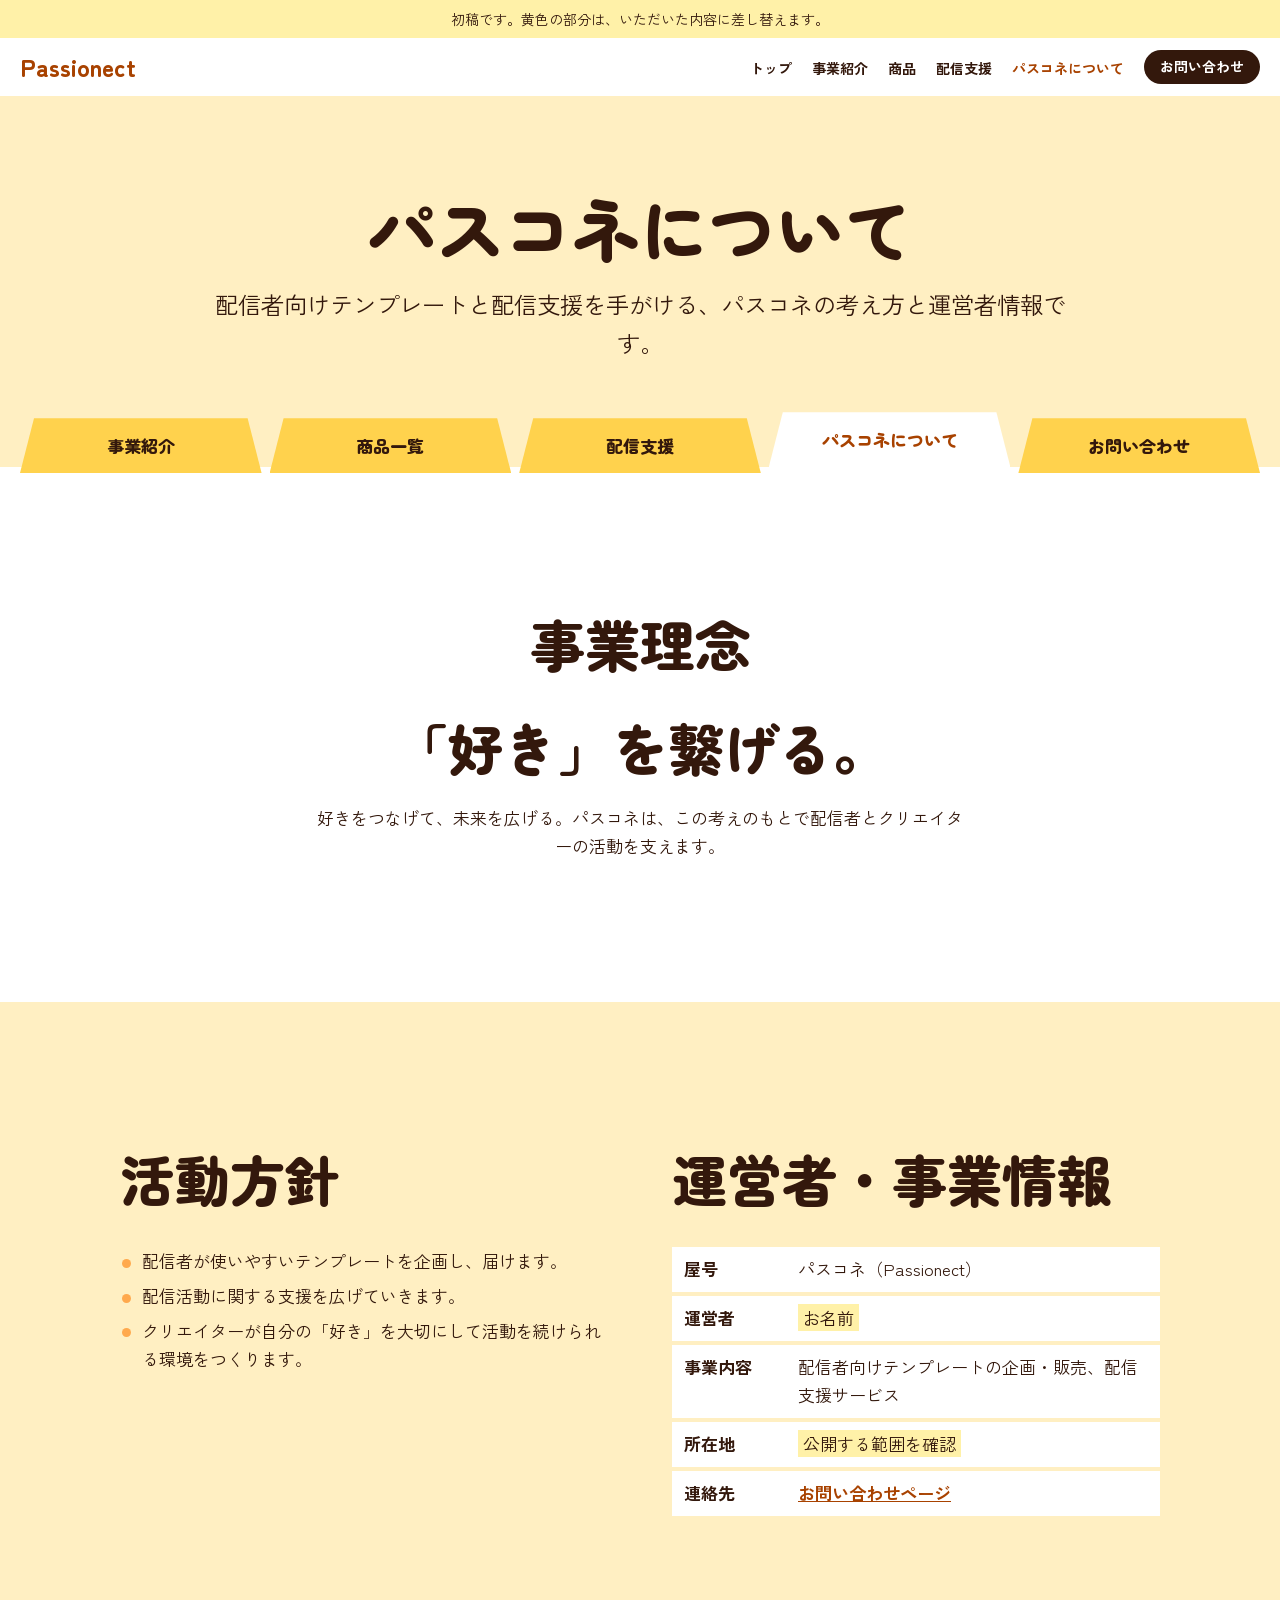
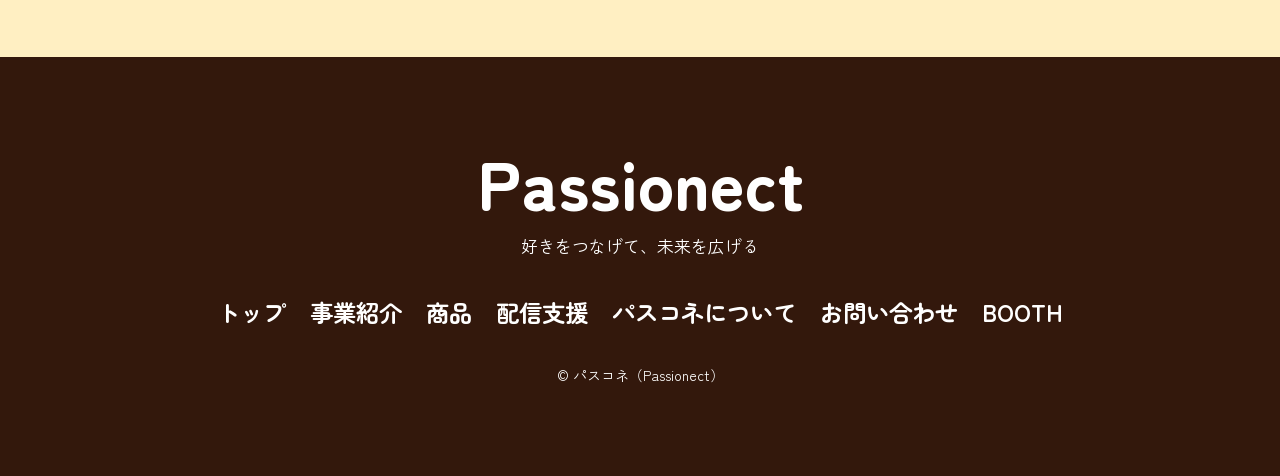
==== about.html @ 09421262 "パスコネHPの初稿を追加 Co-Authored-By: Claude Opus 5.5 <noreply@anthropic.com>" ====
<!doctype html>
<html lang="ja">
<head>
<meta charset="utf-8">
<meta name="robots" content="noindex">
<meta name="viewport" content="width=device-width, initial-scale=1, viewport-fit=cover">
<title>パスコネについて | パスコネ（Passionect）</title>
<meta name="description" content="パスコネの事業理念、活動方針、運営者情報をご紹介します。">
<link rel="preconnect" href="https://fonts.googleapis.com">
<link rel="preconnect" href="https://fonts.gstatic.com" crossorigin>
<link rel="stylesheet" href="https://fonts.googleapis.com/css2?family=Zen+Kaku+Gothic+New:wght@400;500;700&family=Zen+Maru+Gothic:wght@700;900&display=swap">
<link rel="stylesheet" href="assets/site.css">
</head>
<body>
<div id="site-header"></div>

<main>
  <div class="page-head">
    <div class="wrap">
      <h1>パスコネについて</h1>
      <p>配信者向けテンプレートと配信支援を手がける、パスコネの考え方と運営者情報です。</p>
    </div>
  </div>

  <section class="band">
    <div class="wrap">
      <div class="head">
        <h2>事業理念</h2>
      </div>
      <p class="creed">「好き」を繋げる。</p>
      <div class="prose" style="margin-top:16px">
        <p>好きをつなげて、未来を広げる。パスコネは、この考えのもとで配信者とクリエイターの活動を支えます。</p>
      </div>
    </div>
  </section>

  <section class="band soft">
    <div class="wrap two">
      <div>
        <div class="head">
          <h2>活動方針</h2>
        </div>
        <ul class="bullets">
          <li>配信者が使いやすいテンプレートを企画し、届けます。</li>
          <li>配信活動に関する支援を広げていきます。</li>
          <li>クリエイターが自分の「好き」を大切にして活動を続けられる環境をつくります。</li>
        </ul>
      </div>
      <div>
        <div class="head">
          <h2>運営者・事業情報</h2>
        </div>
        <dl class="facts">
          <div><dt>屋号</dt><dd>パスコネ（Passionect）</dd></div>
          <div><dt>運営者</dt><dd><span class="ph">お名前</span></dd></div>
          <div><dt>事業内容</dt><dd>配信者向けテンプレートの企画・販売、配信支援サービス</dd></div>
          <div><dt>所在地</dt><dd><span class="ph">公開する範囲を確認</span></dd></div>
          <div><dt>連絡先</dt><dd><a class="link" href="contact.html">お問い合わせページ</a></dd></div>
        </dl>
      </div>
    </div>
  </section>
</main>

<div id="site-footer"></div>
<script src="assets/site.js"></script>
</body>
</html>
---- assets/site.css ----
/* Layout: 配信画面そのものを主役に置く。橙から黄の広い面に白い配信画面を載せ、下の項目は紙の帳票や一覧表として並べる。
   配色の変更は :root だけで済む。グラデーションは依頼主の希望で、ヒーローと締めの面にだけ使う */
:root {
  --field: linear-gradient(100deg, #FFA94D, #FFC25C 55%, #FFDD75); /* taste-skill-ignore */
  --sun: #FFA94D;
  --yellow: #FFD24D;
  --soft: #FFEFC2;
  --tone: #FFF8E6;
  --paper: #FFFFFF;
  --ink: #33180C;
  --ink-soft: #6A4131;
  --accent: #A84200;
  --note: #FFF1A8;
  --display: "Zen Maru Gothic", "Hiragino Maru Gothic ProN", "Yu Gothic", sans-serif;
  --body: "Zen Kaku Gothic New", "Hiragino Kaku Gothic ProN", "Yu Gothic", sans-serif;
  --step-small: 14px;
  --step-body: clamp(16px, 15.5px + .15vw, 17px);
  --step-lead: clamp(19px, 17px + .5vw, 24px);
  --step-head: clamp(30px, 22px + 2.6vw, 56px);
  --step-display: clamp(42px, 5.4vw, 68px);
  --gutter-l: max(20px, env(safe-area-inset-left, 0px));
  --gutter-r: max(20px, env(safe-area-inset-right, 0px));
}
* { box-sizing: border-box; }
html { scroll-behavior: smooth; }
body {
  margin: 0;
  background: var(--paper);
  color: var(--ink);
  font-family: var(--body);
  font-size: var(--step-body);
  line-height: 1.7;
}
body::before {
  content: "";
  position: fixed;
  inset: 0 0 auto;
  height: env(safe-area-inset-top, 0px);
  z-index: 10;
  background: var(--paper);
}
h1, h2, h3, h4, p, ul, ol, dl, dd { margin: 0; padding: 0; }
ul, ol { list-style: none; }
h1, h2, h3, h4 { font-family: var(--display); font-weight: 900; text-wrap: balance; line-height: 1.3; }
a { color: inherit; }
a:focus-visible, button:focus-visible, input:focus-visible { outline: 3px solid var(--ink); outline-offset: 3px; }
img { max-width: 100%; display: block; }

.wrap { max-width: 1280px; margin-inline: auto; padding-left: var(--gutter-l); padding-right: var(--gutter-r); }
.band { padding-block: clamp(64px, 11vw, 150px); }
.band.tint { background: var(--tone); }
.band.soft { background: var(--soft); }
.head { margin-bottom: 32px; }
.head h2 { font-size: var(--step-head); }
.nb { display: inline-block; }
.prose { display: grid; gap: 14px; max-width: 38em; }
.more { margin-top: 28px; }
.link { font-weight: 700; color: var(--accent); }

/* 差し替え待ちの箇所。納品時はこのクラスを外す */
.ph { background: var(--note); color: var(--ink); padding: 1px 5px; -webkit-box-decoration-break: clone; box-decoration-break: clone; }
.draft { background: var(--note); font-size: var(--step-small); line-height: 1.6; padding-block: 8px; }

.site-head {
  position: sticky;
  top: env(safe-area-inset-top, 0px);
  z-index: 5;
  background: var(--paper);
}
.site-head .wrap { display: flex; flex-wrap: wrap; align-items: center; justify-content: space-between; gap: 4px 24px; padding-block: 12px; }
/* 正式ロゴが届いたら、site.jsのwordmarkをimgに置き換える */
.brand { font-family: var(--display); font-weight: 900; font-size: var(--step-lead); line-height: 1.4; text-decoration: none; color: var(--accent); }
.site-nav ul { display: flex; flex-wrap: wrap; align-items: center; gap: 2px 20px; }
.site-nav a { font-size: var(--step-small); font-weight: 700; text-decoration: none; transition: color .15s ease; }
.site-nav a:hover, .site-nav a[aria-current] { color: var(--accent); }
.site-nav .nav-cta { display: inline-block; padding: 5px 16px; border-radius: 999px; background: var(--ink); color: #fff; }
.site-nav .nav-cta:hover, .site-nav .nav-cta[aria-current] { color: #fff; }

.btn {
  display: inline-block;
  border: 0;
  border-radius: 999px;
  padding: 13px 28px;
  background: var(--ink);
  color: #fff;
  font: 700 var(--step-body)/1.5 var(--body);
  text-decoration: none;
  cursor: pointer;
  transition: transform .15s ease;
}
.btn:hover { transform: translateY(-2px); }
.btn:active { transform: translateY(1px); }
.btn.alt { background: var(--paper); color: var(--ink); }
.actions { display: flex; flex-wrap: wrap; gap: 12px; }

/* ヒーロー: 配信画面が主役。下端にファイルのタブを並べる */
.hero { background: var(--field); padding-top: clamp(32px, 5vw, 64px); }
.hero-grid { display: grid; grid-template-columns: minmax(0, 1fr) minmax(0, 1fr); align-items: center; gap: 32px 48px; }
.hero h1 { font-size: var(--step-display); line-height: 1.2; letter-spacing: -.01em; }
.hero .lead { font-size: var(--step-lead); font-weight: 700; line-height: 1.6; margin-block: 24px 28px; max-width: 24em; }

.stream { display: grid; grid-template-columns: minmax(0, 1fr) minmax(0, 15em); background: var(--paper); color: var(--ink); }
.stream-stage { position: relative; display: grid; align-content: space-between; gap: 40px; min-height: clamp(260px, 26vw, 380px); padding: 20px; background: var(--ink); color: #fff; }
.stream-top { display: flex; justify-content: space-between; gap: 12px; font-size: var(--step-small); font-weight: 700; }
.stream-live { padding: 0 10px; background: var(--yellow); color: var(--ink); }
.stream-title { font-family: var(--display); font-weight: 900; font-size: var(--step-lead); line-height: 1.4; }
.stream-comments { display: flex; flex-direction: column; justify-content: flex-end; gap: 8px; padding: 14px; overflow: hidden; max-height: clamp(260px, 26vw, 380px); font-size: var(--step-small); line-height: 1.5; }
.stream-comments li { padding: 6px 10px; background: var(--tone); }
.stream-comments b { display: block; color: var(--ink-soft); font-size: var(--step-small); font-weight: 500; }
.stream-comments li.mine { background: var(--yellow); animation: pop .3s ease both; }
@keyframes pop { from { opacity: 0; transform: translateY(12px); } }
.say { display: grid; grid-template-columns: minmax(0, 1fr) auto; gap: 8px; padding: 10px; background: var(--ink); }
.say label { grid-column: 1 / -1; color: #fff; font-size: var(--step-small); font-weight: 700; }
.say input { min-width: 0; padding: 10px 12px; border: 0; background: var(--paper); color: var(--ink); font: 500 16px/1.4 var(--body); }
.say button { border: 0; padding: 10px 18px; background: var(--yellow); color: var(--ink); font: 700 16px/1.4 var(--body); cursor: pointer; transition: transform .15s ease; }
.say button:active { transform: translateY(1px); }
.stream-note { margin-top: 8px; font-size: var(--step-small); font-weight: 700; }

.tabs { display: grid; grid-template-columns: repeat(4, minmax(0, 1fr)); gap: 8px; margin-top: clamp(32px, 5vw, 56px); }
.tabs a {
  display: block;
  padding: 14px 18px 12px;
  font-family: var(--display);
  font-weight: 900;
  font-size: var(--step-lead);
  text-decoration: none;
  background: var(--paper);
  clip-path: polygon(14px 0, calc(100% - 14px) 0, 100% 100%, 0 100%);
  transition: transform .15s ease, background-color .15s ease;
  transform: translateY(6px);
}
.tabs a:nth-child(2) { background: var(--tone); }
.tabs a:nth-child(3) { background: var(--soft); }
.tabs a:nth-child(4) { background: var(--yellow); }
.tabs a:hover, .tabs a:focus-visible { transform: translateY(0); }

.page-head { background: var(--soft); padding-block: clamp(44px, 7vw, 88px); }
.page-head .wrap { display: grid; gap: 12px; }
.page-head h1 { font-size: var(--step-display); }
.page-head p { max-width: 38em; font-size: var(--step-lead); }

/* 紙の帳票 */
.sheet { background: var(--paper); padding: clamp(28px, 4vw, 56px); padding-bottom: clamp(40px, 5vw, 68px); -webkit-mask: radial-gradient(9px at 50% 100%, #0000 98%, #000) 50% 100% / 26px 100%; mask: radial-gradient(9px at 50% 100%, #0000 98%, #000) 50% 100% / 26px 100%; } /* taste-skill-ignore */
.creed { font-family: var(--display); font-weight: 900; font-size: var(--step-head); line-height: 1.3; margin-bottom: 20px; }
.split { display: grid; grid-template-columns: minmax(0, 7fr) minmax(0, 5fr); gap: 40px 64px; align-items: start; }

.news h2 { font-size: var(--step-lead); margin-bottom: 12px; }
.news li { display: grid; grid-template-columns: 6.5em minmax(0, 1fr); gap: 12px; padding-block: 10px; }
.news time { font-weight: 700; font-variant-numeric: tabular-nums; }

/* 事業内容は一覧表として組む */
.cards { display: grid; gap: 28px; }
.card { display: grid; grid-template-columns: minmax(0, 1fr) auto; gap: 4px 16px; align-items: baseline; }
.card h3 { grid-row: 1; font-size: var(--step-lead); }
.card .status { grid-row: 1; grid-column: 2; font-weight: 700; color: var(--accent); }
.card p { grid-column: 1 / -1; max-width: 36em; }
.card.leader h3 { display: flex; align-items: baseline; gap: 10px; }

.product-index { display: grid; grid-template-columns: minmax(0, 6fr) minmax(0, 6fr); gap: 32px 64px; align-items: center; }
.index-rows { display: grid; gap: 6px; }
.index-rows a { display: block; padding: 16px 18px; background: var(--tone); text-decoration: none; transition: background-color .24s ease, transform .15s ease; }
.index-rows a.on, .index-rows a:hover { background: var(--yellow); }
.index-rows h3 { font-size: var(--step-lead); }
.index-plate { position: relative; aspect-ratio: 16 / 10; }
.index-plate .mini { position: absolute; inset: 0; opacity: 0; transition: opacity .24s ease; }
.index-plate .mini.on { opacity: 1; }
.row-plate { display: none; }

.mini { display: grid; grid-template-columns: minmax(0, 1fr) 34%; background: var(--ink); color: #fff; min-height: 180px; }
.mini-stage { display: grid; place-items: end start; padding: 14px; font-size: var(--step-small); font-weight: 700; }
.mini-side { display: grid; gap: 6px; align-content: end; padding: 10px; background: var(--paper); }
.mini-side i { display: block; height: 14px; background: var(--soft); }
.mini-side i:nth-child(2n) { background: var(--yellow); }
.mini.v2 { background: #6A3B14; }
.mini.v2 .mini-side { background: var(--soft); }
.mini.v2 .mini-side i { background: var(--paper); }
.mini.v3 { background: var(--accent); grid-template-columns: 30% minmax(0, 1fr); }
.mini.v3 .mini-stage { order: 2; }

.product-list { display: grid; gap: 40px; }
.product { display: grid; grid-template-columns: minmax(0, 5fr) minmax(0, 7fr); gap: 20px 40px; align-items: center; }
.thumb { aspect-ratio: 16 / 10; }
.thumb img { width: 100%; height: 100%; object-fit: cover; }
.thumb .mini { height: 100%; }
.product-body { display: grid; gap: 8px; }
.product h3 { font-size: var(--step-lead); }
.spec { display: grid; gap: 4px; }
.spec div { display: grid; grid-template-columns: 6.5em minmax(0, 1fr); gap: 8px; padding: 4px 10px; background: var(--tone); }
.spec dt { font-weight: 700; }
.product .btn { justify-self: start; margin-top: 6px; }

.two { display: grid; grid-template-columns: minmax(0, 3fr) minmax(0, 2fr); gap: 40px 64px; }
.facts { display: grid; gap: 4px; align-self: start; }
.facts div { display: grid; grid-template-columns: 6em minmax(0, 1fr); gap: 12px; padding: 8px 12px; background: var(--paper); }
.facts dt { font-weight: 700; }
.bullets { display: grid; gap: 6px; }
.bullets li { padding-left: 1.3em; position: relative; }
.bullets li::before { content: ""; position: absolute; left: 2px; top: .7em; width: 9px; height: 9px; border-radius: 50%; background: var(--sun); }
.steps { display: grid; gap: 12px; counter-reset: step; }
.steps li { display: grid; grid-template-columns: 36px minmax(0, 1fr); gap: 12px; align-items: start; counter-increment: step; }
.steps li::before { content: counter(step); display: grid; place-items: center; width: 32px; height: 32px; border-radius: 50%; background: var(--ink); color: #fff; font-weight: 700; }

/* 締め: 2つの行き先を問いかけで見せる */
.cta { background: var(--field); color: var(--ink); text-align: center; padding-block: clamp(48px, 8vw, 96px); }
.cta h2 { font-size: var(--step-display); line-height: 1.25; }
.cta p { margin-top: 12px; font-size: var(--step-lead); }
.cta .actions { justify-content: center; margin-top: 28px; }

.site-foot { background: var(--ink); color: #fff; padding-block: clamp(48px, 7vw, 88px); }
.site-foot .wrap { display: grid; grid-template-columns: minmax(0, 1fr) minmax(0, 1fr); gap: 32px 64px; align-items: end; }
.foot-name { font-family: var(--display); font-weight: 900; font-size: var(--step-display); line-height: 1.1; }
.foot-catch { margin-top: 12px; }
.site-foot ul { display: grid; gap: 6px; }
.site-foot li a { display: inline-block; font-family: var(--display); font-weight: 700; font-size: var(--step-lead); text-decoration: none; transition: transform .15s ease; }
.site-foot li a:hover { transform: translateX(12px); }
.site-foot small { grid-column: 1 / -1; font-size: var(--step-small); }

/* スクリプトが動くときだけ隠す。失敗しても本文は見える */
.js .rise { opacity: 0; transform: translateY(24px); }
.js .rise.in { opacity: 1; transform: none; transition: opacity .5s ease, transform .5s ease; transition-delay: var(--d, 0ms); }

@media (max-width: 960px) {
  .hero-grid, .split, .two, .product, .product-index, .site-foot .wrap { grid-template-columns: minmax(0, 1fr); }
  .site-nav { width: 100%; }
  .tabs { grid-template-columns: repeat(2, minmax(0, 1fr)); gap: 6px; }
  .tabs a { transform: none; padding: 12px 12px 10px; font-size: var(--step-body); }
  .index-plate { display: none; }
  .row-plate { display: block; margin-top: 12px; }
}
@media (max-width: 620px) {
  .stream { grid-template-columns: minmax(0, 1fr); }
  .stream-stage { min-height: 220px; }
  .stream-comments { max-height: 230px; }
  .news li { grid-template-columns: minmax(0, 1fr); gap: 0; }
}
@media (prefers-reduced-motion: reduce) {
  html { scroll-behavior: auto; }
  .btn, .tabs a, .site-foot li a, .say button, .index-rows a, .index-plate .mini { transition: none; }
  .stream-comments li.mine { animation: none; }
  .js .rise { opacity: 1; transform: none; }
}
.cta-box { display: grid; gap: 20px; justify-items: center; }

/* 左右の釣り合い: 単独の見出しと本文は中央に置き、列は幅いっぱいに使う */
.page-head .wrap { justify-items: center; text-align: center; }
.wrap > .head, .wrap > .creed, .wrap > .more { text-align: center; }
.wrap > .prose { margin-inline: auto; text-align: center; }
.wrap > .cards { grid-template-columns: repeat(3, minmax(0, 1fr)); gap: 24px 40px; }
.wrap > .more.actions { justify-content: center; }
.wrap.two { max-width: 1080px; grid-template-columns: minmax(0, 1fr) minmax(0, 1fr); }
.product-list { max-width: 1040px; margin-inline: auto; }
@media (max-width: 960px) {
  .hero-grid > div:first-child { text-align: center; }
  .hero .lead { margin-inline: auto; }
  .stream-note { text-align: center; }
  .wrap.two, .wrap.split { max-width: 680px; grid-template-columns: minmax(0, 1fr); }
  .wrap > .cards { grid-template-columns: minmax(0, 1fr); max-width: 640px; margin-inline: auto; }
  .card p { max-width: none; }
}
.draft { text-align: center; }
.site-foot .wrap { grid-template-columns: minmax(0, 1fr); justify-items: center; text-align: center; }
.site-foot ul { display: flex; flex-wrap: wrap; justify-content: center; gap: 6px 24px; }
.site-foot small { grid-column: auto; }
@media (max-width: 960px) {
  .site-head .wrap { justify-content: center; text-align: center; }
  .site-nav ul { justify-content: center; }
}
.tabs a { text-align: center; }

/* トップのヒーローは見出しを中央に置き、配信画面をその下に続ける */
.hero-grid { grid-template-columns: minmax(0, 1fr); justify-items: center; }
.hero-grid > div:first-child { text-align: center; }
.hero-grid > div:last-child { width: min(100%, 880px); }
.hero .lead { margin-inline: auto; }
.stream-note { text-align: center; }

/* ページの切り替えタブ。今いるページのタブは下の面とつながる */
.tabs { grid-template-columns: repeat(5, minmax(0, 1fr)); }
.tabs a { font-size: var(--step-body); padding-inline: 16px; }
.page-head { padding-bottom: 0; }
.page-head .tabs { justify-self: stretch; margin-top: clamp(20px, 3vw, 36px); }
.page-head .tabs a { background: var(--yellow); }
.page-head .tabs a[aria-current] { background: var(--paper); color: var(--accent); transform: translateY(0); }
@media (max-width: 960px) {
  .tabs { grid-template-columns: repeat(2, minmax(0, 1fr)); }
  .tabs a:last-child { grid-column: 1 / -1; }
  .page-head .tabs a { clip-path: none; }
}
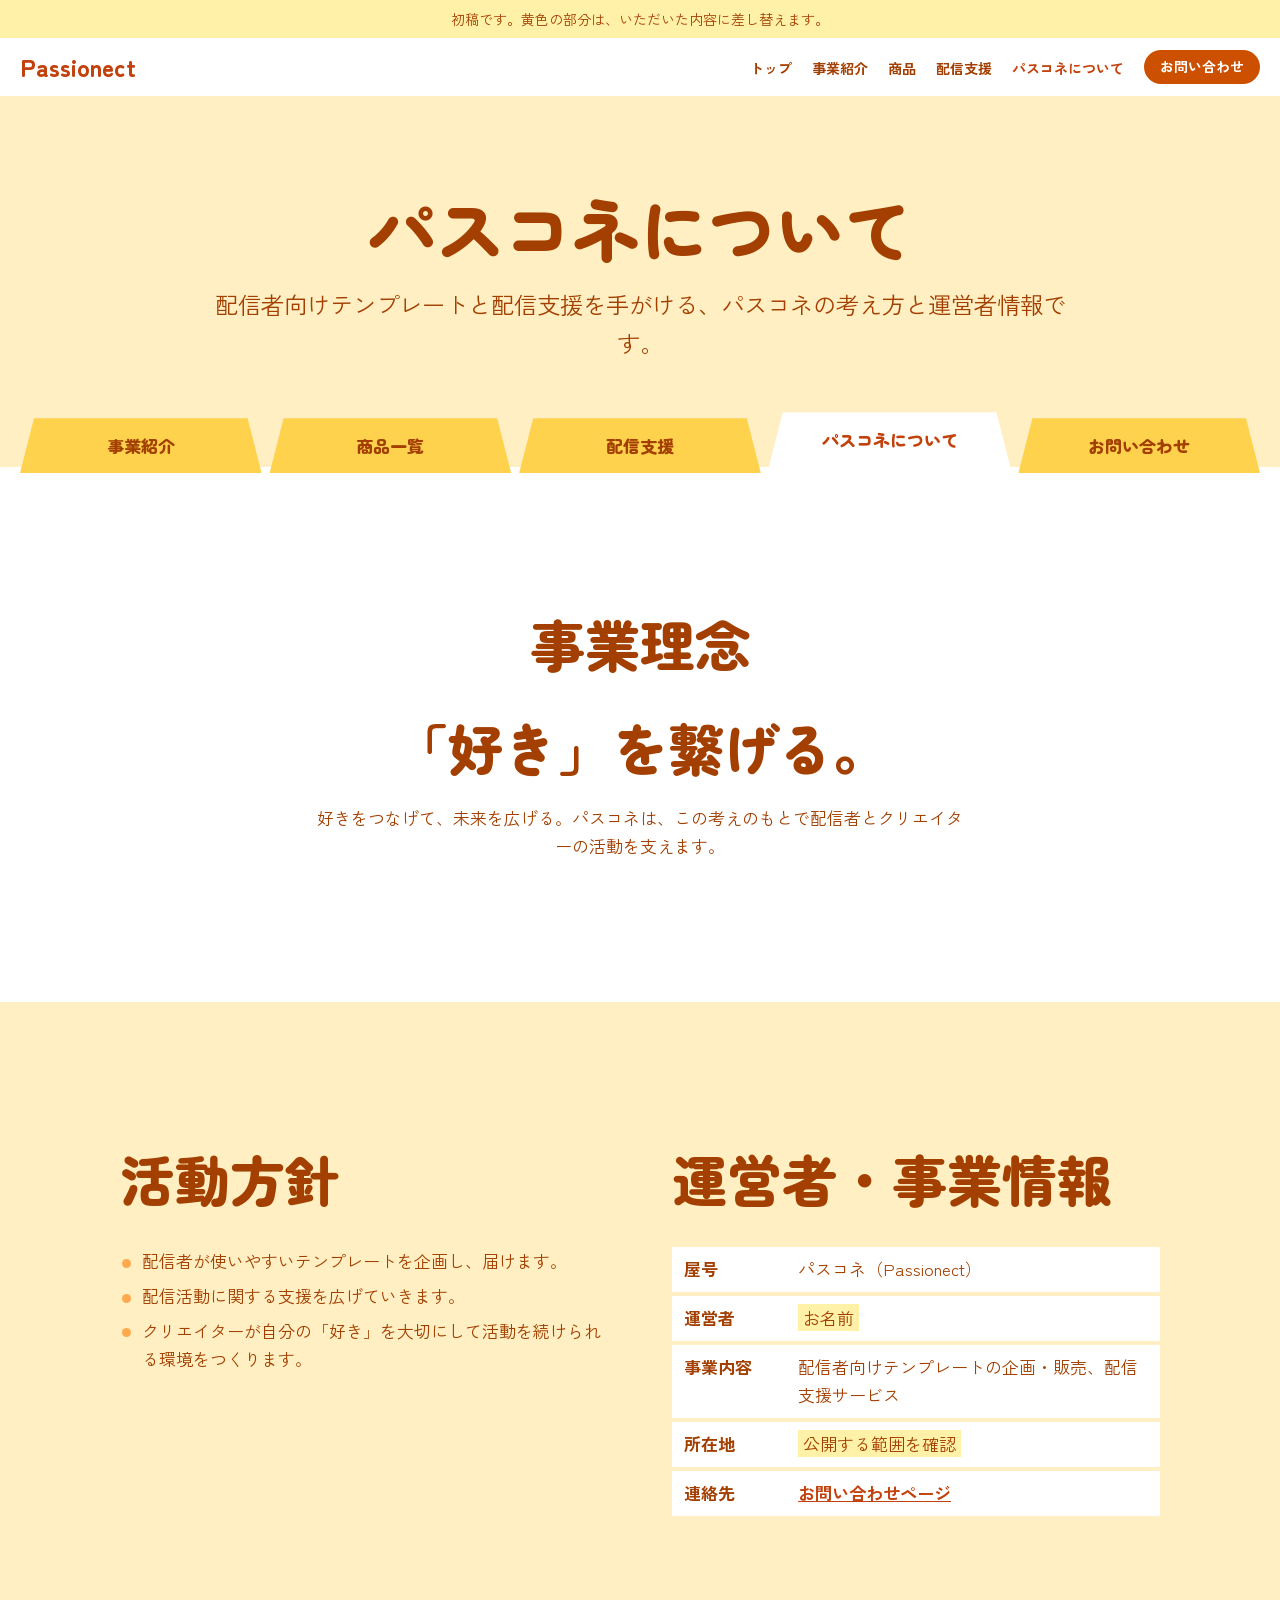
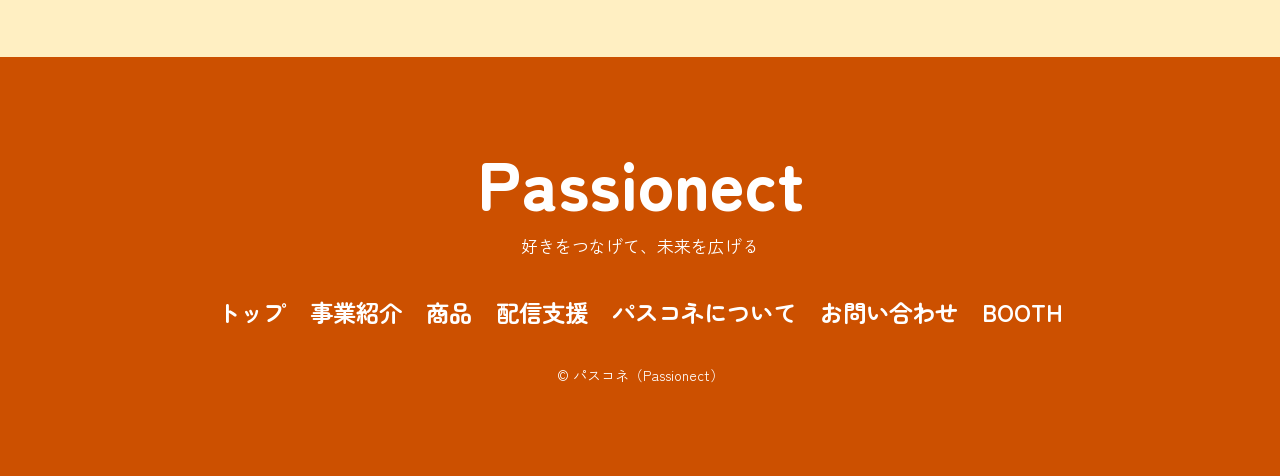
==== commit 73c5e1ad: "デザイン基準に合わせて整理 - 区画ごとのフェードイン表示を削除 - 基準外の色をトークン化し、インラインのスタイルをクラスに置き換え  Co-Authored-By: Claude Opus 5.5" ====
--- a/about.html
+++ b/about.html
@@ -28,7 +28,7 @@
         <h2>事業理念</h2>
       </div>
       <p class="creed">「好き」を繋げる。</p>
-      <div class="prose" style="margin-top:16px">
+      <div class="prose space-top">
         <p>好きをつなげて、未来を広げる。パスコネは、この考えのもとで配信者とクリエイターの活動を支えます。</p>
       </div>
     </div>
--- a/assets/site.css
+++ b/assets/site.css
@@ -7,9 +7,12 @@
   --soft: #FFEFC2;
   --tone: #FFF8E6;
   --paper: #FFFFFF;
-  --ink: #33180C;
-  --ink-soft: #6A4131;
-  --accent: #A84200;
+  --ink: #A33F00;        /* 文字。白地と淡い面の上で読める濃いオレンジ */
+  --ink-strong: #8A3300; /* グラデーションの上に置く小さい文字 */
+  --ink-soft: #B3541E;
+  --accent: #C2410C;
+  --deep: #CC5000;       /* 白文字を載せる面 */
+  --deep-2: #B85A00;     /* 商品見本の2枚目の地 */
   --note: #FFF1A8;
   --display: "Zen Maru Gothic", "Hiragino Maru Gothic ProN", "Yu Gothic", sans-serif;
   --body: "Zen Kaku Gothic New", "Hiragino Kaku Gothic ProN", "Yu Gothic", sans-serif;
@@ -73,16 +76,16 @@
 .site-nav ul { display: flex; flex-wrap: wrap; align-items: center; gap: 2px 20px; }
 .site-nav a { font-size: var(--step-small); font-weight: 700; text-decoration: none; transition: color .15s ease; }
 .site-nav a:hover, .site-nav a[aria-current] { color: var(--accent); }
-.site-nav .nav-cta { display: inline-block; padding: 5px 16px; border-radius: 999px; background: var(--ink); color: #fff; }
-.site-nav .nav-cta:hover, .site-nav .nav-cta[aria-current] { color: #fff; }
+.site-nav .nav-cta { display: inline-block; padding: 5px 16px; border-radius: 999px; background: var(--deep); color: var(--paper); }
+.site-nav .nav-cta:hover, .site-nav .nav-cta[aria-current] { color: var(--paper); }
 
 .btn {
   display: inline-block;
   border: 0;
   border-radius: 999px;
   padding: 13px 28px;
-  background: var(--ink);
-  color: #fff;
+  background: var(--deep);
+  color: var(--paper);
   font: 700 var(--step-body)/1.5 var(--body);
   text-decoration: none;
   cursor: pointer;
@@ -100,7 +103,7 @@
 .hero .lead { font-size: var(--step-lead); font-weight: 700; line-height: 1.6; margin-block: 24px 28px; max-width: 24em; }
 
 .stream { display: grid; grid-template-columns: minmax(0, 1fr) minmax(0, 15em); background: var(--paper); color: var(--ink); }
-.stream-stage { position: relative; display: grid; align-content: space-between; gap: 40px; min-height: clamp(260px, 26vw, 380px); padding: 20px; background: var(--ink); color: #fff; }
+.stream-stage { position: relative; display: grid; align-content: space-between; gap: 40px; min-height: clamp(260px, 26vw, 380px); padding: 20px; background: var(--deep); color: var(--paper); }
 .stream-top { display: flex; justify-content: space-between; gap: 12px; font-size: var(--step-small); font-weight: 700; }
 .stream-live { padding: 0 10px; background: var(--yellow); color: var(--ink); }
 .stream-title { font-family: var(--display); font-weight: 900; font-size: var(--step-lead); line-height: 1.4; }
@@ -109,12 +112,12 @@
 .stream-comments b { display: block; color: var(--ink-soft); font-size: var(--step-small); font-weight: 500; }
 .stream-comments li.mine { background: var(--yellow); animation: pop .3s ease both; }
 @keyframes pop { from { opacity: 0; transform: translateY(12px); } }
-.say { display: grid; grid-template-columns: minmax(0, 1fr) auto; gap: 8px; padding: 10px; background: var(--ink); }
-.say label { grid-column: 1 / -1; color: #fff; font-size: var(--step-small); font-weight: 700; }
+.say { display: grid; grid-template-columns: minmax(0, 1fr) auto; gap: 8px; padding: 10px; background: var(--deep); }
+.say label { grid-column: 1 / -1; color: var(--paper); font-size: var(--step-small); font-weight: 700; }
 .say input { min-width: 0; padding: 10px 12px; border: 0; background: var(--paper); color: var(--ink); font: 500 16px/1.4 var(--body); }
 .say button { border: 0; padding: 10px 18px; background: var(--yellow); color: var(--ink); font: 700 16px/1.4 var(--body); cursor: pointer; transition: transform .15s ease; }
 .say button:active { transform: translateY(1px); }
-.stream-note { margin-top: 8px; font-size: var(--step-small); font-weight: 700; }
+.stream-note { margin-top: 8px; font-size: var(--step-small); font-weight: 700; color: var(--ink-strong); }
 
 .tabs { display: grid; grid-template-columns: repeat(4, minmax(0, 1fr)); gap: 8px; margin-top: clamp(32px, 5vw, 56px); }
 .tabs a {
@@ -166,12 +169,12 @@
 .index-plate .mini.on { opacity: 1; }
 .row-plate { display: none; }
 
-.mini { display: grid; grid-template-columns: minmax(0, 1fr) 34%; background: var(--ink); color: #fff; min-height: 180px; }
+.mini { display: grid; grid-template-columns: minmax(0, 1fr) 34%; background: var(--deep); color: var(--paper); min-height: 180px; }
 .mini-stage { display: grid; place-items: end start; padding: 14px; font-size: var(--step-small); font-weight: 700; }
 .mini-side { display: grid; gap: 6px; align-content: end; padding: 10px; background: var(--paper); }
 .mini-side i { display: block; height: 14px; background: var(--soft); }
 .mini-side i:nth-child(2n) { background: var(--yellow); }
-.mini.v2 { background: #6A3B14; }
+.mini.v2 { background: var(--deep-2); }
 .mini.v2 .mini-side { background: var(--soft); }
 .mini.v2 .mini-side i { background: var(--paper); }
 .mini.v3 { background: var(--accent); grid-template-columns: 30% minmax(0, 1fr); }
@@ -198,7 +201,7 @@
 .bullets li::before { content: ""; position: absolute; left: 2px; top: .7em; width: 9px; height: 9px; border-radius: 50%; background: var(--sun); }
 .steps { display: grid; gap: 12px; counter-reset: step; }
 .steps li { display: grid; grid-template-columns: 36px minmax(0, 1fr); gap: 12px; align-items: start; counter-increment: step; }
-.steps li::before { content: counter(step); display: grid; place-items: center; width: 32px; height: 32px; border-radius: 50%; background: var(--ink); color: #fff; font-weight: 700; }
+.steps li::before { content: counter(step); display: grid; place-items: center; width: 32px; height: 32px; border-radius: 50%; background: var(--deep); color: var(--paper); font-weight: 700; }
 
 /* 締め: 2つの行き先を問いかけで見せる */
 .cta { background: var(--field); color: var(--ink); text-align: center; padding-block: clamp(48px, 8vw, 96px); }
@@ -206,7 +209,7 @@
 .cta p { margin-top: 12px; font-size: var(--step-lead); }
 .cta .actions { justify-content: center; margin-top: 28px; }
 
-.site-foot { background: var(--ink); color: #fff; padding-block: clamp(48px, 7vw, 88px); }
+.site-foot { background: var(--deep); color: var(--paper); padding-block: clamp(48px, 7vw, 88px); }
 .site-foot .wrap { display: grid; grid-template-columns: minmax(0, 1fr) minmax(0, 1fr); gap: 32px 64px; align-items: end; }
 .foot-name { font-family: var(--display); font-weight: 900; font-size: var(--step-display); line-height: 1.1; }
 .foot-catch { margin-top: 12px; }
@@ -215,9 +218,6 @@
 .site-foot li a:hover { transform: translateX(12px); }
 .site-foot small { grid-column: 1 / -1; font-size: var(--step-small); }
 
-/* スクリプトが動くときだけ隠す。失敗しても本文は見える */
-.js .rise { opacity: 0; transform: translateY(24px); }
-.js .rise.in { opacity: 1; transform: none; transition: opacity .5s ease, transform .5s ease; transition-delay: var(--d, 0ms); }
 
 @media (max-width: 960px) {
   .hero-grid, .split, .two, .product, .product-index, .site-foot .wrap { grid-template-columns: minmax(0, 1fr); }
@@ -237,7 +237,6 @@
   html { scroll-behavior: auto; }
   .btn, .tabs a, .site-foot li a, .say button, .index-rows a, .index-plate .mini { transition: none; }
   .stream-comments li.mine { animation: none; }
-  .js .rise { opacity: 1; transform: none; }
 }
 .cta-box { display: grid; gap: 20px; justify-items: center; }
 
@@ -286,3 +285,4 @@
   .tabs a:last-child { grid-column: 1 / -1; }
   .page-head .tabs a { clip-path: none; }
 }
+.space-top { margin-top: 16px; }
